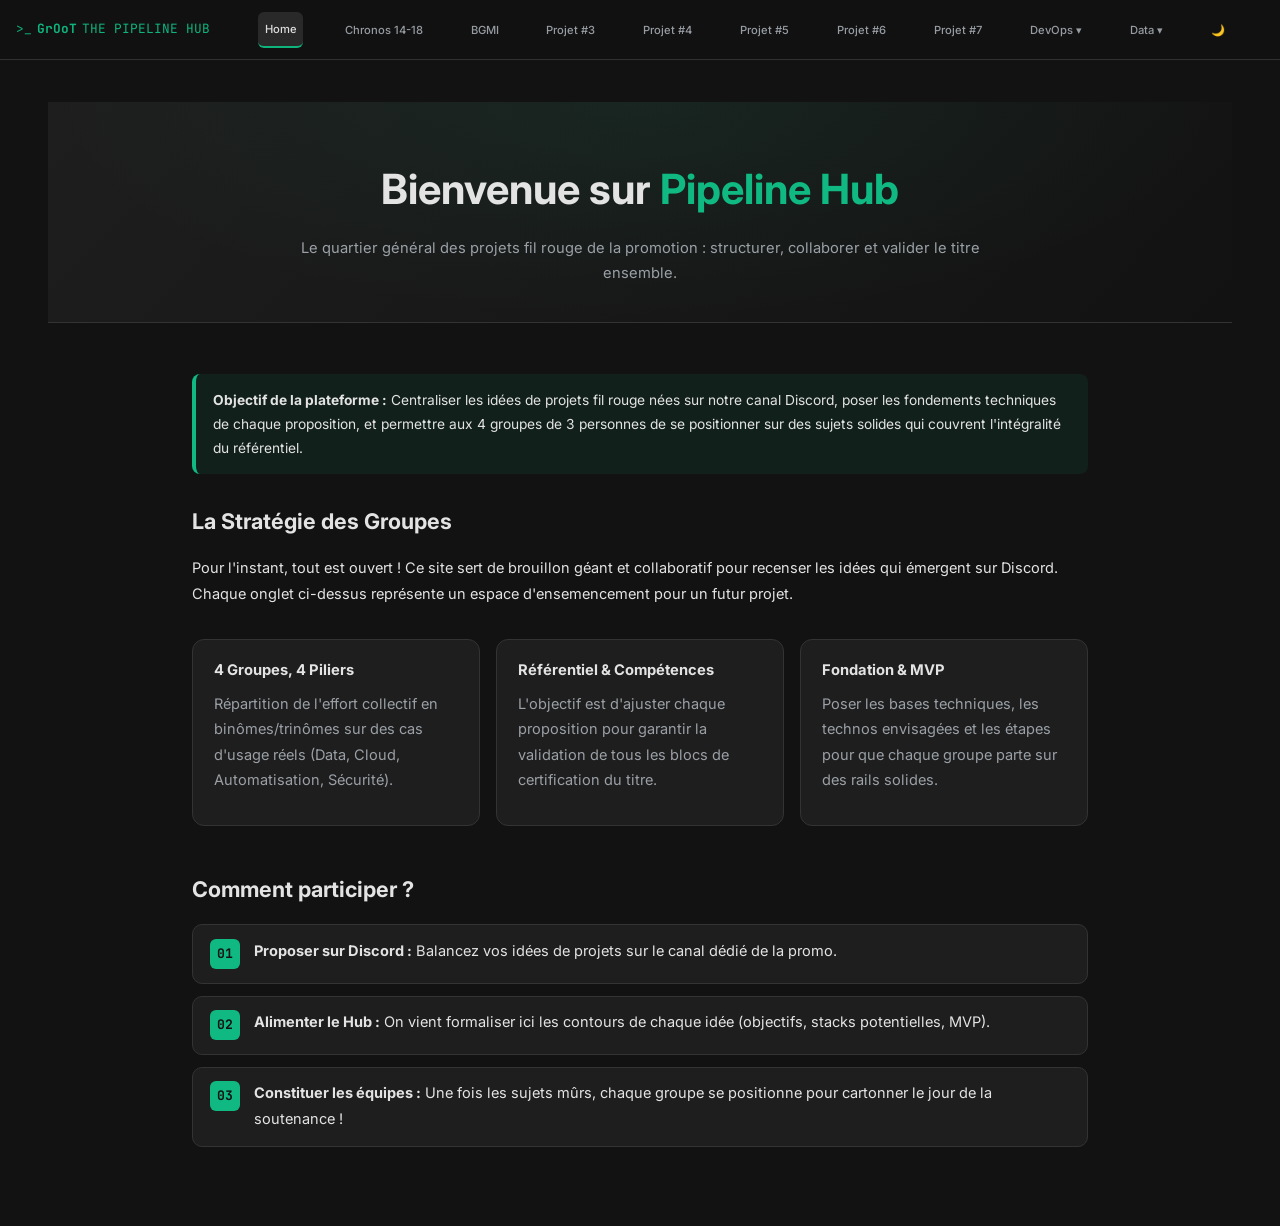
==== index.html @ 1f4cce29 "Rename 'Projet #2' button to 'BGMI'" ====
<!DOCTYPE html>
<html lang="fr">
<head>
  <meta charset="UTF-8">
  <meta name="viewport" content="width=device-width, initial-scale=1.0">
  <title>The Pipeline Hub</title>
  <!-- Favicon Terminal -->
  <link rel="icon" type="image/svg+xml" href="data:image/svg+xml,<svg xmlns=%22http://www.w3.org/2000/svg%22 viewBox=%220 0 32 32%22><rect width=%2232%22 height=%2232%22 rx=%226%22 fill=%22%23121212%22/><text x=%224%22 y=%2222%22 fill=%22%2310B981%22 font-family=%22monospace%22 font-weight=%22bold%22 font-size=%2218%22>&gt;_</text></svg>">
  <link rel="stylesheet" href="style.css">
</head>
<body>

  <!-- NavBar -->
  <nav class="navbar">
    <div class="nav-logo">
      <span>>_</span> <strong>GrOoT</strong> <span class="muted">THE PIPELINE HUB</span>
    </div>
    
    <!-- Bouton Hamburger pour mobile -->
    <button class="menu-toggle" id="menu-toggle" aria-label="Ouvrir le menu">
        <span></span>
        <span></span>
        <span></span>
    </button>

    <div class="nav-links" id="nav-links">
      <button class="nav-tab active" onclick="showPage('home', this)">Home</button>
      
      <!-- Les projets  -->
      <button class="nav-tab" onclick="showPage('projet1', this)">Chronos 14-18</button>
      <button class="nav-tab" onclick="showPage('projet2', this)">BGMI</button>
      <button class="nav-tab" onclick="showPage('projet3', this)">Projet #3</button>
      <button class="nav-tab" onclick="showPage('projet4', this)">Projet #4</button>
      <button class="nav-tab" onclick="showPage('projet5', this)">Projet #5</button>
      <button class="nav-tab" onclick="showPage('projet6', this)">Projet #6</button>
      <button class="nav-tab" onclick="showPage('projet7', this)">Projet #7</button>

      <!-- Catégories  -->
      <div class="dropdown">
        <button class="nav-tab dropdown-btn">DevOps ▾</button>
        <div class="dropdown-content">
          <button onclick="showPage('devops-infra', this)">Homelab & Infra</button>
          <button onclick="showPage('devops-cicd', this)">CI/CD & Automatisation</button>
          <button onclick="showPage('devops-sec', this)">Sécurité & Cloud</button>
        </div>
      </div>

      <div class="dropdown">
        <button class="nav-tab dropdown-btn">Data ▾</button>
        <div class="dropdown-content">
          <button onclick="showPage('orbital-pulse', this)">OrbitalPulse 🛰️</button>
          <button onclick="showPage('data-pipelines', this)">Pipelines & dbt</button>
          <button onclick="showPage('data-ai', this)">IA & Analytics</button>
        </div>
      </div>

      <!-- Bouton Mode Sombre / Clair -->
      <button class="nav-tab theme-toggle" onclick="toggleTheme()" title="Changer de thème">🌙</button>
    </div>
  </nav>

  <!-- Contenu -->
  <main class="main-content">
    <!-- Accueil -->
    <section id="home" class="page active">
      <div class="hero">
        <h1>Bienvenue sur <span>Pipeline Hub</span></h1>
        <p class="muted">Le quartier général des projets fil rouge de la promotion : structurer, collaborer et valider le titre ensemble.</p>
      </div>

      <div class="container">
        <!-- Intro -->
        <div class="callout info">
          <strong>Objectif de la plateforme :</strong> Centraliser les idées de projets fil rouge nées sur notre canal Discord, poser les fondements techniques de chaque proposition, et permettre aux 4 groupes de 3 personnes de se positionner sur des sujets solides qui couvrent l'intégralité du référentiel.
        </div>

        <h2>La Stratégie des Groupes</h2>
        <p>Pour l'instant, tout est ouvert ! Ce site sert de brouillon géant et collaboratif pour recenser les idées qui émergent sur Discord. Chaque onglet ci-dessus représente un espace d'ensemencement pour un futur projet.</p>

        <!-- Grille des aspects clés -->
        <div class="grid">
          <div class="card">
            <div class="card-title"> 4 Groupes, 4 Piliers</div>
            <p class="muted">Répartition de l'effort collectif en binômes/trinômes sur des cas d'usage réels (Data, Cloud, Automatisation, Sécurité).</p>
          </div>
          <div class="card">
            <div class="card-title"> Référentiel & Compétences</div>
            <p class="muted">L'objectif est d'ajuster chaque proposition pour garantir la validation de tous les blocs de certification du titre.</p>
          </div>
          <div class="card">
            <div class="card-title"> Fondation & MVP</div>
            <p class="muted">Poser les bases techniques, les technos envisagées et les étapes pour que chaque groupe parte sur des rails solides.</p>
          </div>
        </div>

        <h2>Comment participer ?</h2>
        <div class="keypoint">
          <div class="n">01</div>
          <div>
            <p><b>Proposer sur Discord :</b> Balancez vos idées de projets sur le canal dédié de la promo.</p>
          </div>
        </div>
        <div class="keypoint">
          <div class="n">02</div>
          <div>
            <p><b>Alimenter le Hub :</b> On vient formaliser ici les contours de chaque idée (objectifs, stacks potentielles, MVP).</p>
          </div>
        </div>
        <div class="keypoint">
          <div class="n">03</div>
          <div>
            <p><b>Constituer les équipes :</b> Une fois les sujets mûrs, chaque groupe se positionne pour cartonner le jour de la soutenance !</p>
          </div>
        </div>
      </div>
    </section>

    <!-- Projet #1 : Chronos 14-18 -->
    <section id="projet1" class="page">
      <div class="hero">
        <h1>Chronos <span>14-18</span></h1>
        <p class="muted">Plateforme de reconstitution et de traçabilité des parcours de combattants par croisement d'archives.</p>
      </div>

      <div class="container">
        <!-- Pitch -->
        <div class="callout info">
          <strong>Le pitch :</strong> Une plateforme qui croise les archives numérisées de 14-18 (fiches Morts pour la France, registres matricules, Journaux des marches et opérations, etc.) pour reconstituer et visualiser le parcours documenté d'un combattant, sans jamais confondre ce qu'une source atteste directement et ce qu'un algorithme déduit.
        </div>

        <h2>Le Principe Technique</h2>
        <p>Le pipeline logique s'articule ainsi :</p>
        <p><code>Soldat</code> ➔ <code>Affecté à une unité</code> ➔ <code>Unité présente dans un secteur à une date</code> ➔ <code>Événements décrits dans les JMO</code> ➔ <code>Documents sources correspondants</code></p>
        
        <div class="card">
          <div class="card-title">🔍 Traçabilité & Indice de Confiance</div>
          <p>Chaque maillon de cette chaîne peut être soit <strong>directement attesté par une source</strong>, soit <strong>reconstitué par croisement</strong> de plusieurs données.</p>
          <p class="muted">L'idée clé est de toujours conserver cette distinction en documentant la provenance, la méthode d'obtention et un score de confiance (ex: une affectation directe depuis un registre matricule vs une présence dans un secteur déduite par recoupement).</p>
        </div>

        <h2>Pourquoi éviter un sujet "template" ?</h2>
        <div class="grid">
          <div class="card">
            <div class="card-title">🚀 Un Vrai Problème Data + IA</div>
            <p class="muted">Sortir des classiques ETL ou dashboards BI. On traite ici des données réelles, publiques, hétérogènes et non structurées (scans, manuscrits de 1914, formats multiples).</p>
          </div>
          <div class="card">
            <div class="card-title">🛡️ Gouvernance & Enjeux</div>
            <p class="muted">Gouvernance forte : provenance, qualité, traçabilité, licences variables, validation des résultats IA et conservation des documents originaux.</p>
          </div>
          <div class="card">
            <div class="card-title">🎯 Couverture des 5 Blocs</div>
            <p class="muted">Permet de valider l'intégralité du référentiel de certification de manière cohérente et naturelle, sans ajouter de fonctionnalités artificielles.</p>
          </div>
        </div>

        <h2>Couverture des 5 Blocs du Référentiel</h2>
        
        <div class="keypoint">
          <div class="n">B1</div>
          <div>
            <p><b>Stratégie du projet :</b> Veille sur l'HTR/OCR, NLP, Knowledge Graphs et web sémantique. Approche Green IT (GPU à la demande, stockage froid des archives, limitation des traitements superflus).</p>
          </div>
        </div>
        <div class="keypoint">
          <div class="n">B2</div>
          <div>
            <p><b>Management de projet :</b> Spécifications, approche hybride (cadrage classique pour l'archi/gouvernance + agilité pour l'IA), planning, budget et estimation de la valeur créée (temps de dépouillement économisé, taux d'automatisation).</p>
          </div>
        </div>
        <div class="keypoint">
          <div class="n">B3</div>
          <div>
            <p><b>Gouvernance, Risques & Conformité :</b> RGPD (comptes, contributeurs), plan de gouvernance, gestion de la traçabilité, registre des risques, PRA (RTO/RPO mesurables) et gestion des licences d'archives.</p>
          </div>
        </div>
        <div class="keypoint">
          <div class="n">B4</div>
          <div>
            <p><b>Infrastructure de données (Polyglotte) :</b> Azure Blob Storage/ADLS (scans/PDF), MongoDB (semi-structuré), PostgreSQL (analytique), RDF/OWL / Knowledge Graph (relations), et Kafka (pipeline événementiel pour découpler les étapes : <code>ingested</code> ➔ <code>htr_completed</code> ➔ <code>entities_extracted</code> ➔ <code>linked</code> ➔ <code>validated</code>).</p>
          </div>
        </div>
        <div class="keypoint">
          <div class="n">B5</div>
          <div>
            <p><b>Data & IA :</b> Ingestion (API/scraping), HTR (manuscrits vers texte), NLP/NER (extraction d'entités), Entity Linking, scores de confiance, validation humaine, MLOps et dashboards de qualité.</p>
          </div>
        </div>

        <h2>Périmètre Réaliste (Le MVP)</h2>
        <div class="callout warn">
          <strong>Objectif :</strong> Ne pas traiter toutes les archives de France, mais viser un <strong>corpus pilote</strong> fonctionnel de bout en bout :
          <ul>
            <li>Les JMO d'une division ou de quelques régiments ;</li>
            <li>Les fiches "Morts pour la France" correspondantes ;</li>
            <li>Les registres matricules d'un département ;</li>
            <li>Quelques référentiels géographiques et militaires.</li>
          </ul>
        </div>

        <h2>Organisation de l'équipe (4 rôles & 6 briques)</h2>
        <p>Le projet est découpé en 6 briques interconnectées par des contrats communs (schémas d'événements, API, ontologie versionnée) pour responsabiliser chaque membre :</p>
        <div class="grid">
          <div class="card"><div class="card-title">1. Gouvernance / Pilotage</div></div>
          <div class="card"><div class="card-title">2. Ingestion / Événements</div></div>
          <div class="card"><div class="card-title">3. Stockage / Knowledge Graph</div></div>
          <div class="card"><div class="card-title">4. IA / HTR / NLP</div></div>
          <div class="card"><div class="card-title">5. Produit / Visualisation</div></div>
          <div class="card"><div class="card-title">6. Qualité / Sécurité / MLOps</div></div>
        </div>

        <div class="callout example" style="margin-top: 2rem;">
          <strong>Conclusion :</strong> Un projet ambitieux mais taillé pour réussir grâce à un périmètre resserré et une architecture claire. 
          Dites-moi si ça vous branche, si vous voyez des trous dans le raisonnement ou des trucs qui vous semblent trop ambitieux, et on peut en discuter.
        </div>
      </div>
    </section>

    <!-- Les autres projets de base -->
    <section id="projet2" class="page">
      <div class="hero">
        <h1>BGMI <span>— Board Game Market Intelligence</span></h1>
        <p class="muted">Projet fil rouge — Titre EIDMIA « Expert en Ingénierie de Données Massives et Intelligence Artificielle » (RNCP40167)</p>
      </div>

      <div class="container">
        <!-- Mission -->
        <div class="callout info">
          <strong>Mission :</strong> Donner aux petits éditeurs de jeux de société une lecture calibrée, datée et segmentée du marché, en collectant automatiquement les données de référence (BoardGameGeek, Kickstarter, Gamefound, Game On Tabletop), en condensant l'avis des joueurs par IA, et en délivrant des analyses de marché actionnables par public cible (familial, novice, expert).
        </div>

        <h2>1. Résumé Express</h2>
        <table>
          <tr><th>Élément</th><th>Décision</th></tr>
          <tr><td><b>Porteurs</b></td><td>Groupe de 4 candidats</td></tr>
          <tr><td><b>Commanditaire</b></td><td>Éditeur fictif crédible : Éditions du Septième Coup</td></tr>
          <tr><td><b>Ambition</b></td><td>MVP fonctionnel réel : collecteurs actifs, modèles IA entraînés, dashboards déployés</td></tr>
          <tr><td><b>Marché visé</b></td><td>International, BGG d'abord (API XML officielle), crowdfunding ensuite</td></tr>
          <tr><td><b>Approche IA</b></td><td>Mix : DL fine-tuné (sentiment/aspects) + LLM en API (synthèses) + ML classique (scoring calibré)</td></tr>
          <tr><td><b>Infrastructure</b></td><td>Comparatif Scaleway / OVHcloud / AWS / GCP inclus — argument Green IT</td></tr>
          <tr><td><b>Horizon</b></td><td>~5 mois hors les murs (~20 semaines), en parallèle du stage et de la formation</td></tr>
          <tr><td><b>Nom</b></td><td>BGMI (Board Game Market Intelligence)</td></tr>
        </table>
        <p class="muted"><b>Principe directeur :</b> Un seul investissement technique, cinq récoltes d'évaluation. Chaque brique du MVP sert simultanément de preuve de compétence pour les 5 blocs et de matière première pour les dossiers et oraux.</p>

        <h2>2. Le Client Fictif : Éditions du Septième Coup</h2>
        <div class="grid">
          <div class="card">
            <div class="card-title">🏢 Statut & Chiffres</div>
            <p class="muted"><b>SARL fondée en 2016 à Lyon.</b> 9 salariés (édition, dev, vente). Pas de DSI, un prestataire informatique généraliste. CA annuel : ~1,7 M€ (France / Belgique / Suisse).</p>
          </div>
          <div class="card">
            <div class="card-title">⚠️ Douleurs & Objectif</div>
            <p class="muted">Face à 4 000+ nouveautés mondiales par an, impossible de savoir ce qui fonctionnera dans 12-18 mois. Décisions prises à l'intuition. <b>Objectif :</b> Lancer 2 nouveautés en 2027 sur des créneaux à forte demande / faible offre.</p>
          </div>
        </div>

        <h2>3. Vision Produit BGMI</h2>
        <h3>3.1 Cas d'Usage</h3>
        <div class="keypoint">
          <div class="n">01</div>
          <div><p><b>Radar marché :</b> Référentiel des sorties des 24 derniers mois, qualifié par type, genre, mécaniques, durée, âge, public et prix.</p></div>
        </div>
        <div class="keypoint">
          <div class="n">02</div>
          <div><p><b>Écoute des joueurs :</b> Avis et commentaires agrégés, classés par aspect (règles, matériel, rejouabilité, thème) et condensés en synthèses.</p></div>
        </div>
        <div class="keypoint">
          <div class="n">03</div>
          <div><p><b>Scoring calibré de potentiel :</b> Estimation de la demande et de la saturation d'un concept par segment de public avec probabilités fiabilisées.</p></div>
        </div>
        <div class="keypoint">
          <div class="n">04</div>
          <div><p><b>Recommandation éditoriale :</b> Rapport « quels créneaux publier en 2027 », tendances, signaux faibles et suivi de fiabilité des prédictions.</p></div>
        </div>

        <h3>3.2 Périmètre</h3>
        <div class="grid">
          <div class="card">
            <div class="card-title">v1 (MVP, S1 ➔ S12)</div>
            <p class="muted">BGG (API XML2) : jeux 24 derniers mois + backfill historique, notes, avis commentés ; NLP sentiment/aspects ; scoring + simulateur ; dashboards marché.</p>
          </div>
          <div class="card">
            <div class="card-title">v2 (S12 ➔ S18)</div>
            <p class="muted">Kickstarter, Gamefound, Game On Tabletop (spike CGU/robots.txt d'abord) ; alertes tendance ; rapports automatisés.</p>
          </div>
        </div>
        <div class="callout warn">
          <strong>Hors périmètre (Non-goals) :</strong> Données de ventes réelles, scraping de boutiques en ligne, application mobile, temps réel inférieur à 24h, multi-tenant SaaS durci.
        </div>

        <h2>4. Architecture Cible & Choix Structurants</h2>
        <div class="callout info">
          <strong>Architecture globale :</strong> Pipelines orchestrés par Airflow alimentant un data lake (stockage objet S3-compatible), un entrepôt PostgreSQL (schéma en étoile), MongoDB pour les avis non structurés, et une ontologie SKOS/OWL de la taxonomie des jeux. Exposition via FastAPI, Metabase et Streamlit.
        </div>
        <div class="grid">
          <div class="card">
            <div class="card-title">Stockage & Modélisation</div>
            <p class="muted">Zones bronze, silver, gold. PostgreSQL (faits et dimensions) + MongoDB pour les avis textuels semi-structurés.</p>
          </div>
          <div class="card">
            <div class="card-title">IA & MLOps</div>
            <p class="muted">DistilBERT / CamemBERT, LLM en API avec cache, LightGBM + calibration isotonique, MLflow (registry & tracking), Prometheus + Grafana.</p>
          </div>
        </div>

        <h2>5. Volet IA & Frugalité</h2>
        <div class="keypoint"><div class="n">NLP</div><div><p><b>Fine-tuning DistilBERT / CamemBERT :</b> Analyse de sentiments et par aspects (règles, matériel, rejouabilité, thème).</p></div></div>
        <div class="keypoint"><div class="n">LLM</div><div><p><b>Condensation des avis :</b> LLM en API (ex. Mistral) avec prompts structurés et cache pour maîtriser les coûts.</p></div></div>
        <div class="keypoint"><div class="n">Score</div><div><p><b>Scoring de potentiel :</b> LightGBM sur features marché avec calibration de probabilité et explicabilité SHAP.</p></div></div>
        <div class="callout ok">
          <strong>Optimisation & MLOps :</strong> Utilisation d'Optuna pour les hyperparamètres, quantification INT8 / ONNX, et suivi de la dérive des données (Evidently).
        </div>

        <h2>6. Stack Technique & Arbitrage Cloud</h2>
        <div class="grid">
          <div class="card">
            <div class="card-title">🛠️ Outils & Langages</div>
            <p class="muted">Python 3.12, Polars, Airflow, Docker, PostgreSQL 16, MongoDB, MinIO, FastAPI, Metabase, Streamlit, Great Expectations.</p>
          </div>
          <div class="card">
            <div class="card-title">☁️ Arbitrage Cloud RSE</div>
            <p class="muted">Recommandation : hébergeur français bas carbone (Scaleway / OVHcloud) pour l'argument Green IT (C.3.2) et la souveraineté UE, avec équivalences managées documentées.</p>
          </div>
        </div>

        <h2>7. Couverture Intégrale du Référentiel (41 compétences)</h2>
        <p>Le projet garantit au moins une preuve observable et documentée pour chaque bloc de certification :</p>
        <div class="grid">
          <div class="card">
            <div class="card-title">BC01 & BC02 (Stratégie & Management)</div>
            <p class="muted">Veille structurée, innovation, analyse du SI client, diagnostic SWOT/PESTEL, méthodologie Agile/CRISP-DM, plan de charge et ROI.</p>
          </div>
          <div class="card">
            <div class="card-title">BC03 & BC04 (Gouvernance & Infra)</div>
            <p class="muted">Plan de gouvernance des données, conformité RGPD/AI Act, PRA (RTO/RPO), modélisation en étoile, NoSQL, pipelines sécurisés et IaC.</p>
          </div>
          <div class="card">
            <div class="card-title">BC05 (Data & IA)</div>
            <p class="muted">Crawling grande échelle, normalisation, fine-tuning Deep Learning, optimisation de modèles, MLOps, EDA et dashboards décisionnels.</p>
          </div>
        </div>

        <h2>8. Organisation de l'Équipe & Roadmap (~20 semaines)</h2>
        <div class="callout info">
          <strong>Double casquette :</strong> Chaque membre du groupe de 4 porte à la fois une section de dossier par bloc et un rôle de lead technique (Data engineering, NLP/Modèles, BI/Qualité, Infra/Cloud/MLOps).
        </div>
        <p><b>Phasage global :</b></p>
        <ul>
          <li><b>P0 (S1-S2) :</b> Cadrage, charte, architecture, réponse à l'AO fictif, spike CGU.</li>
          <li><b>P1 (S2-S6) :</b> Collecte BGG, bronze/silver, modèle étoile, Great Expectations.</li>
          <li><b>P2 (S6-S10) :</b> Corpus avis, fine-tuning NLP, synthèses LLM.</li>
          <li><b>P3 (S10-S12) :</b> Scoring LightGBM, simulateur Streamlit, validation temporelle.</li>
          <li><b>P4 (S12-S15) :</b> CI/CD, monitoring, MLOps, sécurité, PRA.</li>
          <li><b>P5 & P6 (S15-S20) :</b> Consolidation des dossiers, REX individuels, oraux blancs et marge.</li>
        </ul>

        <h2>9. Risques Majeurs & Green IT</h2>
        <div class="grid">
          <div class="card">
            <div class="card-title">🛡️ Principaux Risques & Parades</div>
            <p class="muted">Temps réel limité (périmètre v1 resserré), CGU des sources (priorité aux API officielles), biais de popularité (indicateurs normalisés et validation temporelle).</p>
          </div>
          <div class="card">
            <div class="card-title">🌱 Approche Green IT / RSE</div>
            <p class="muted">Right-sizing assumé (pas de cluster disproportionné), collecte incrémentale avec cache, modèles compacts et estimation de l'empreinte carbone au tableau de bord.</p>
          </div>
        </div>

        <p style="margin-top: 2rem; text-align: center;">
          <a href="https://github.com" target="_blank" style="color: var(--accent); font-weight: bold; text-decoration: none;">🔗 Dépôt GitHub du Projet Fil Rouge BGMI</a>
        </p>
      </div>
    </section>
    <section id="projet3" class="page">
      <div class="hero"><h1>Projet <span>#3</span></h1><p class="muted">Espace réservé à une future idée de projet fil rouge.</p></div>
      <div class="container"><div class="callout example">Atelier collaboratif : Ce sujet est en cours de discussion.</div></div>
    </section>
    <section id="projet4" class="page">
      <div class="hero"><h1>Projet <span>#4</span></h1><p class="muted">Espace réservé à une future idée de projet fil rouge.</p></div>
      <div class="container"><div class="callout example">Atelier collaboratif : Ce sujet est en cours de discussion.</div></div>
    </section>
    <section id="projet5" class="page">
      <div class="hero"><h1>Projet <span>#5</span></h1><p class="muted">Espace réservé à une future idée de projet fil rouge.</p></div>
      <div class="container"><div class="callout example">Atelier collaboratif : Ce sujet est en cours de discussion.</div></div>
    </section>
    <section id="projet6" class="page">
      <div class="hero"><h1>Projet <span>#6</span></h1><p class="muted">Espace réservé à une future idée de projet fil rouge.</p></div>
      <div class="container"><div class="callout example">Atelier collaboratif : Ce sujet est en cours de discussion.</div></div>
    </section>
    <section id="projet7" class="page">
      <div class="hero"><h1>Projet <span>#7</span></h1><p class="muted">Espace réservé à une future idée de projet fil rouge.</p></div>
      <div class="container"><div class="callout example">Atelier collaboratif : Ce sujet est en cours de discussion.</div></div>
    </section>

    <!-- Pages des sous-catégories DevOps -->
    <section id="devops-infra" class="page">
      <div class="hero"><h1>DevOps <span>// Homelab & Infra</span></h1><p class="muted">Gestion des environnements systèmes et conteneurs.</p></div>
      <div class="container"><div class="callout example">Focus sur les architectures et le déploiement local.</div></div>
    </section>
    <section id="devops-cicd" class="page">
      <div class="hero"><h1>DevOps <span>// CI/CD</span></h1><p class="muted">Pipelines d'intégration et de déploiement continu.</p></div>
      <div class="container"><div class="callout info">Espace dédié aux scripts d'automatisation.</div></div>
    </section>
    <section id="devops-sec" class="page">
      <div class="hero"><h1>DevOps <span>// Sécurité</span></h1><p class="muted">Sécurisation des accès et audits.</p></div>
      <div class="container"><div class="callout ok">Bonnes pratiques de durcissement des systèmes.</div></div>
    </section>

    <!-- Pages des sous-catégories Data (avec OrbitalPulse ptetre) -->
    <!-- Pages des sous-catégories Data (OrbitalPulse) -->
    <section id="orbital-pulse" class="page">
      <div class="hero">
        <h1>Data <span>// OrbitalPulse 🛰️</span></h1>
        <p class="muted">Pipeline de télémétrie en temps réel de la Station Spatiale Internationale (ISS).</p>
      </div>

      <div class="container">
        <!-- Pitch -->
        <div class="callout info">
          <strong>Le pitch :</strong> Pipeline de données et de télémétrie en temps réel de la Station Spatiale Internationale (ISS), orchestré via Kubernetes (Minikube) et visualisé à l'aide d'un dashboard Streamlit interactif (Globe 3D Plotly).
        </div>

        <h2>Architecture & Stack Technique</h2>
        <p>Le projet est conçu selon une approche cloud-native, conteneurisée et découplée :</p>
        
        <div class="grid">
          <div class="card">
            <div class="card-title">📡 Collecteur de Données</div>
            <p class="muted">Script Python interrogeant l'API officielle de l'ISS (wheretheiss.at), exécuté de manière éphémère et automatisée via un CronJob Kubernetes.</p>
          </div>
          <div class="card">
            <div class="card-title">💾 Stockage</div>
            <p class="muted">Base de données relationnelle PostgreSQL pour l'historisation des points de télémétrie (latitude, longitude, altitude, vitesse, visibilité, horodatage).</p>
          </div>
          <div class="card">
            <div class="card-title">🌐 Interface & Visualisation</div>
            <p class="muted">Application Streamlit intégrée avec Plotly (graph_objects) pour un affichage sphérique en 3D (projection orthographique) avec tracé de la trajectoire orbitale.</p>
          </div>
        </div>

        <h2>Arborescence du Projet</h2>
        <pre style="background: var(--bg-card, #1e1e1e); padding: 1rem; border-radius: 8px; overflow-x: auto;"><code>orbitalpulse/
├── .github/workflows/ci.yml    # Pipeline CI/CD (GitHub Actions)
├── k8s/                        # Manifestes Kubernetes
│   ├── adminer.yaml
│   ├── collector-cronjob.yaml
│   ├── postgres-deployment.yaml
│   ├── postgres-init-configmap.yaml
│   ├── pvc.yaml
│   ├── secret.yaml
│   └── ui-deployment.yaml
├── sql/                        # Scripts d'initialisation de la BDD
├── app.py                      # Application Streamlit (UI & Globe 3D)
├── collector.py                # Script de collecte des données de l'ISS
├── Dockerfile                  # Multi-stage Dockerfile pour l'UI et le collector
├── docker-compose.yml          # Stack locale de développement
├── requirements.txt            # Dépendances Python
└── README.md</code></pre>

        <h2>Pipeline CI/CD (GitHub Actions)</h2>
        <p>Le projet intègre une pipeline d'intégration continue (<code>ci.yml</code>) déclenchée automatiquement sur chaque push ou pull_request vers les branches <code>main</code> et <code>master</code> :</p>
        <div class="keypoint">
          <div class="n">01</div>
          <div><p><b>test-and-lint :</b> Configure l'environnement Python, lance flake8 pour la qualité de code, et exécute les tests unitaires avec pytest dans une BDD de test éphémère.</p></div>
        </div>
        <div class="keypoint">
          <div class="n">02</div>
          <div><p><b>docker-build :</b> Se déclenche si les tests réussissent et utilise Docker Buildx pour valider la compilation et le multi-stage build sans push inutile.</p></div>
        </div>

        <h2>Guide de Démarrage</h2>
        <div class="grid">
          <div class="card">
            <div class="card-title">Option 1 : Docker Compose</div>
            <p class="muted">1. <code>cp .env.example .env</code><br>2. <code>docker compose up --build -d</code><br><br><b>Accès :</b> Streamlit (<code>:8501</code>) & Adminer (<code>:8080</code>)</p>
          </div>
          <div class="card">
            <div class="card-title">Option 2 : Kubernetes (Minikube)</div>
            <p class="muted">1. <code>minikube start</code><br>2. <code>kubectl apply -f k8s/</code><br>3. <code>minikube image load orbitalpulse-ui:latest</code></p>
          </div>
        </div>

        <h2>Fonctionnalités Clés & Améliorations</h2>
        <div class="callout ok">
          <ul>
            <li><b>Actualisation en temps réel :</b> Utilisation de <code>streamlit-autorefresh</code> pour interroger périodiquement PostgreSQL sans rechargement manuel.</li>
            <li><b>Visualisation Spatiale :</b> Globe 3D interactif centré sur l'ISS avec affichage de la traînée historique.</li>
            <li><b>Optimisation future :</b> Amélioration du rendu de l'interface Streamlit (gestion du redessin du globe 3D) pour éliminer les micro-scintillements.</li>
          </ul>
        </div>

        <p style="margin-top: 1.5rem; text-align: center;">
          <a href="https://github.com/GregoryElBajoury/orbitalpulse" target="_blank" style="color: var(--accent, #10B981); font-weight: bold; text-decoration: none;">🔗 Accéder au dépôt GitHub OrbitalPulse</a>
        </p>
      </div>
    </section>
    <section id="data-pipelines" class="page">
      <div class="hero"><h1>Data <span>// Pipelines & dbt</span></h1><p class="muted">Transformation et modélisation des données.</p></div>
      <div class="container"><div class="callout example">Modélisation en couches et tests de qualité.</div></div>
    </section>
    <section id="data-ai" class="page">
      <div class="hero"><h1>Data <span>// IA & Analytics</span></h1><p class="muted">Exploitation et analyse avancée des datasets.</p></div>
      <div class="container"><div class="callout info">Traitements analytiques et intelligence artificielle.</div></div>
    </section>
  </main>

  <!-- Script JS -->
  <script>
    function showPage(pageId, element) {
      const pages = document.querySelectorAll('.page');
      pages.forEach(page => page.classList.remove('active'));

      const targetPage = document.getElementById(pageId);
      if (targetPage) {
        targetPage.classList.add('active');
      }

      const tabs = document.querySelectorAll('.nav-tab, .dropdown-content button');
      tabs.forEach(tab => tab.classList.remove('active'));
      
      if (element) {
        element.classList.add('active');
      }

      // Fermer le menu mobile si un lien est cliqué
      const menuToggle = document.getElementById('menu-toggle');
      const navLinks = document.getElementById('nav-links');
      if (menuToggle && navLinks) {
        menuToggle.classList.remove('open');
        navLinks.classList.remove('active');
      }
    }

    function toggleTheme() {
      const body = document.body;
      body.classList.toggle('light-mode');
      
      const btn = document.querySelector('.theme-toggle');
      if (body.classList.contains('light-mode')) {
        btn.textContent = '☀️';
      } else {
        btn.textContent = '🌙';
      }
    }



    // Gestion du clic sur le bouton hamburger
    document.addEventListener('DOMContentLoaded', () => {
      const menuToggle = document.getElementById('menu-toggle');
      const navLinks = document.getElementById('nav-links');

      if (menuToggle && navLinks) {
        menuToggle.addEventListener('click', () => {
          menuToggle.classList.toggle('open');
          navLinks.classList.toggle('active');
        });
      }
    });
 
  </script>
</body>
</html>
---- style.css ----
@import url('https://fonts.googleapis.com/css2?family=Inter:wght@300;400;500;600;700&family=JetBrains+Mono:wght@400;500&display=swap');

:root { 
  /* Mode Sombre par défaut - Palette Open Source */
  --bg: #121212; 
  --surface: #1E1E1E; 
  --surface2: #2A2A2A; 
  --border: #333333; 
  --accent: #10B981; /* Vert Émeraude / Code */
  --accent2: #F59E0B; /* Orange Énergie */
  --text: #E3E3E3; 
  --muted: #9AA0A6; 
  --green: #10B981; 
  --orange: #F59E0B; 
  --red: #EF4444; 
  --yellow: #FBBF24; 
}

/* --- Mode Clair (activé par la classe .light-mode sur le body) --- */
body.light-mode {
  --bg: #F8F9FA;
  --surface: #FFFFFF;
  --surface2: #E9ECEF;
  --border: #DEE2E6;
  --text: #212529;
  --muted: #6C757D;
}

* { 
  margin: 0; 
  padding: 0; 
  box-sizing: border-box; 
}

body { 
  font-family: 'Inter', sans-serif; 
  background: var(--bg); 
  color: var(--text); 
  line-height: 1.75;
  padding-top: 70px;
  transition: background 0.3s ease, color 0.3s ease;
}

/* Navbar Fixe Pleine Largeur */
nav.navbar { 
  position: fixed; 
  top: 0; 
  left: 0; 
  right: 0; 
  z-index: 1000; 
  background: var(--bg); 
  opacity: 0.98;
  backdrop-filter: blur(12px); 
  border-bottom: 1px solid var(--border); 
  display: flex; 
  align-items: center; 
  justify-content: space-between;
  padding: 0 1rem; 
  height: 60px; 
  width: 100%;
  transition: background 0.3s ease, border-color 0.3s ease;
}

.nav-logo { 
  font-family: 'JetBrains Mono', monospace; 
  font-size: .8rem; 
  color: var(--accent); 
  margin-right: 1rem; 
  white-space: nowrap; 
  display: flex;
  align-items: center;
  gap: 0.3rem;
  flex-shrink: 0;
}

/* Répartition fluide des onglets sur toute la largeur */
.nav-links { 
  display: flex; 
  gap: 0.15rem; 
  align-items: center;
  flex-grow: 1;
  justify-content: space-evenly;
}

.nav-tab { 
  padding: 0.3rem 0.4rem; 
  height: 36px; 
  display: flex; 
  align-items: center; 
  justify-content: center;
  font-size: 0.7rem; 
  font-weight: 500; 
  color: var(--muted); 
  cursor: pointer; 
  border: none; 
  background: none; 
  border-radius: 6px;
  white-space: nowrap; 
  font-family: 'Inter', sans-serif;
  transition: all 0.2s ease;
}

.nav-tab:hover { 
  color: var(--accent); 
  background: var(--surface2);
}

.dropdown > .nav-tab:hover {
  color: var(--accent);
  background: var(--surface2);
}

.nav-tab.active { 
  color: var(--text); 
  background: var(--surface2);
  border-bottom: 2px solid var(--accent);
}

/* Gestion des pages */
.main-content {
  padding: 2rem 3rem;
}

.page { 
  display: none; 
  min-height: calc(100vh - 70px); 
}

.page.active { 
  display: block; 
}

/* ==========================================
   Composants du blog (Cartes, Hero, Callouts, etc.)
   ========================================== */

.hero { 
  background: linear-gradient(135deg, var(--surface), var(--bg)); 
  padding: 3.2rem 2rem 2.2rem; 
  text-align: center; 
  border-bottom: 1px solid var(--border); 
  position: relative; 
}

.hero::before { 
  content: ''; 
  position: absolute; 
  inset: 0; 
  background: radial-gradient(ellipse at 50% 0%, rgba(16,185,129,.08) 0%, transparent 70%); 
}

.hero h1 { 
  font-size: clamp(1.6rem, 4vw, 2.6rem); 
  font-weight: 700; 
  margin-bottom: .6rem; 
  position: relative; 
}

.hero h1 span { 
  color: var(--accent); 
}

.hero p { 
  font-size: .92rem; 
  color: var(--muted); 
  max-width: 680px; 
  margin: 0 auto; 
  position: relative; 
}

.container { 
  max-width: 960px; 
  margin: 0 auto; 
  padding: 2.2rem 2rem; 
}

h2 { 
  font-size: 1.35rem; 
  font-weight: 700; 
  margin: 1.8rem 0 1rem; 
  color: var(--text); 
}

h2:first-child { 
  margin-top: 0; 
}

h3 { 
  font-size: 1.02rem; 
  font-weight: 600; 
  margin: 1.5rem 0 .6rem; 
  color: var(--accent2); 
}

p { 
  font-size: .91rem; 
  color: var(--text); 
  margin-bottom: .85rem; 
}

p.muted { 
  color: var(--muted); 
}

ul, ol { 
  margin: .4rem 0 1rem 1.4rem; 
}

li { 
  font-size: .88rem; 
  color: var(--text); 
  margin-bottom: .4rem; 
}

code { 
  font-family: 'JetBrains Mono', monospace; 
  color: var(--accent); 
  font-size: .85em; 
  background: rgba(16,185,129,.1); 
  padding: .1em .35em; 
  border-radius: 4px; 
}

.card { 
  background: var(--surface); 
  border: 1px solid var(--border); 
  border-radius: 12px; 
  padding: 1.1rem 1.3rem; 
  margin: 1rem 0; 
}

.card-title { 
  font-weight: 700; 
  font-size: .92rem; 
  margin-bottom: .5rem; 
  color: var(--text); 
}

.grid { 
  display: grid; 
  grid-template-columns: repeat(auto-fit, minmax(220px, 1fr)); 
  gap: 1rem; 
  margin: 1rem 0; 
}

.callout { 
  border-left: 4px solid; 
  border-radius: 8px; 
  padding: .85rem 1.05rem; 
  margin: 1rem 0; 
  font-size: .86rem; 
}

.callout.info { 
  border-color: var(--accent); 
  background: rgba(16,185,129,.08); 
}

.callout.warn { 
  border-color: var(--orange); 
  background: rgba(245,158,11,.08); 
}

.callout.ok { 
  border-color: var(--green); 
  background: rgba(16,185,129,.08); 
}

.callout.example { 
  border-color: var(--accent2); 
  background: rgba(245,158,11,.08); 
}

.callout strong { 
  color: inherit; 
}

table { 
  width: 100%; 
  border-collapse: collapse; 
  margin: 1rem 0 1.3rem; 
  font-size: .84rem; 
}

th { 
  background: var(--surface2); 
  color: var(--accent); 
  text-align: left; 
  padding: .55rem .75rem; 
  border-bottom: 2px solid var(--border); 
  font-weight: 600; 
}

td { 
  padding: .55rem .75rem; 
  border-bottom: 1px solid var(--border); 
  color: var(--text); 
  vertical-align: top; 
}

tr:hover td { 
  background: rgba(128,128,128,.05); 
}

.keypoint { 
  display: flex; 
  gap: .9rem; 
  align-items: flex-start; 
  background: var(--surface); 
  border: 1px solid var(--border); 
  border-radius: 10px; 
  padding: .85rem 1.05rem; 
  margin-bottom: .75rem; 
}

.keypoint .n { 
  font-family: 'JetBrains Mono', monospace; 
  font-weight: 700; 
  color: var(--bg); 
  background: var(--accent); 
  border-radius: 6px; 
  min-width: 30px; 
  height: 30px; 
  display: flex; 
  align-items: center; 
  justify-content: center; 
  font-size: .82rem; 
}

.keypoint div p { 
  margin: 0; 
}

.keypoint b { 
  color: var(--text); 
}

/* --- Styles pour les menus déroulants de la navbar --- */
.dropdown {
  position: relative;
  display: inline-block;
}

/* Le conteneur du sous-menu (caché par défaut) */
.dropdown-content {
  display: none;
  position: absolute;
  top: 100%;
  left: 0;
  background-color: var(--surface);
  min-width: 180px;
  box-shadow: 0px 8px 16px rgba(0,0,0,0.2);
  border: 1px solid var(--border);
  border-radius: 6px;
  z-index: 1000;
  padding: 0.4rem 0;
}

/* Style des boutons à l'intérieur du sous-menu */
.dropdown-content button {
  color: var(--text);
  padding: 0.6rem 1rem;
  text-decoration: none;
  display: block;
  width: 100%;
  text-align: left;
  background: none;
  border: none;
  font-size: 0.9rem;
  cursor: pointer;
  transition: background 0.2s;
}

/* Effet au survol des sous-options */
.dropdown-content button:hover, 
.dropdown-content button.active {
  background-color: rgba(16, 185, 129, 0.15);
  color: var(--accent);
}

/* Afficher le menu déroulant quand on survole la catégorie parente */
.dropdown:hover .dropdown-content {
  display: block;

}

/* ==========================================
   Menu Hamburger & Mobile UX
   ========================================== */

.menu-toggle {
  display: none;
  flex-direction: column;
  justify-content: space-between;
  width: 30px;
  height: 21px;
  background: transparent;
  border: none;
  cursor: pointer;
  padding: 0;
  z-index: 101;
}

.menu-toggle span {
  width: 100%;
  height: 3px;
  background-color: var(--accent, #10B981);
  border-radius: 3px;
  transition: all 0.3s ease;
}

@media (max-width: 900px) {
  .menu-toggle {
    display: flex;
  }

  .nav-links {
    position: absolute;
    top: 100%;
    left: 0;
    width: 100%;
    background-color: var(--bg, #121212);
    flex-direction: column;
    align-items: center;
    padding: 1.5rem 0;
    gap: 0.75rem;
    box-shadow: 0 10px 20px rgba(0, 0, 0, 0.3);
    border-bottom: 1px solid var(--border, rgba(16, 185, 129, 0.2));
    
    max-height: 0;
    overflow: hidden;
    opacity: 0;
    transition: max-height 0.4s ease, opacity 0.3s ease;
  }

  .nav-links.active {
    max-height: 700px;
    opacity: 1;
  }

  .menu-toggle.open span:nth-child(1) {
    transform: translateY(9px) rotate(45deg);
  }
  .menu-toggle.open span:nth-child(2) {
    opacity: 0;
  }
  .menu-toggle.open span:nth-child(3) {
    transform: translateY(-9px) rotate(-45deg);
  }

  body {
    padding-top: 70px;
  }

}
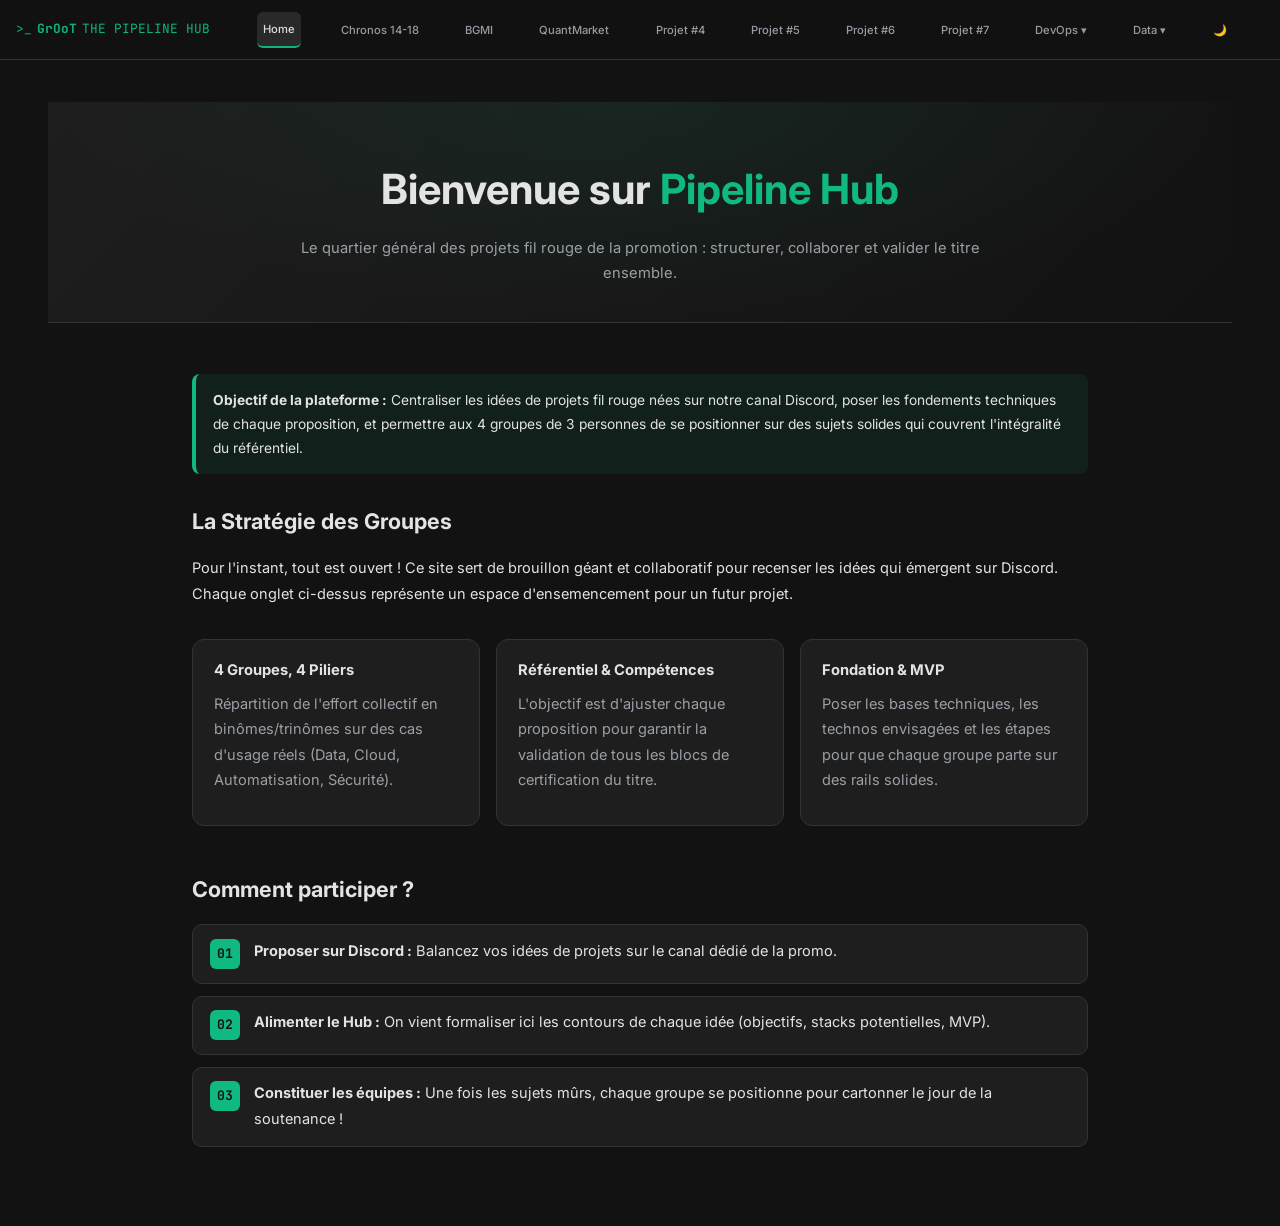
==== commit 502fc342: "Change project #3 name to QuantMarket Updated project #3 details to reflect new project name and des" ====
--- a/index.html
+++ b/index.html
@@ -29,7 +29,7 @@
       <!-- Les projets  -->
       <button class="nav-tab" onclick="showPage('projet1', this)">Chronos 14-18</button>
       <button class="nav-tab" onclick="showPage('projet2', this)">BGMI</button>
-      <button class="nav-tab" onclick="showPage('projet3', this)">Projet #3</button>
+      <button class="nav-tab" onclick="showPage('projet3', this)">QuantMarket</button>
       <button class="nav-tab" onclick="showPage('projet4', this)">Projet #4</button>
       <button class="nav-tab" onclick="showPage('projet5', this)">Projet #5</button>
       <button class="nav-tab" onclick="showPage('projet6', this)">Projet #6</button>
@@ -368,13 +368,66 @@
         </div>
 
         <p style="margin-top: 2rem; text-align: center;">
-          <a href="https://github.com" target="_blank" style="color: var(--accent); font-weight: bold; text-decoration: none;">🔗 Dépôt GitHub du Projet Fil Rouge BGMI</a>
+         <!-- <a href="https://github.com" target="_blank" style="color: var(--accent); font-weight: bold; text-decoration: none;">🔗 Dépôt GitHub du Projet Fil Rouge BGMI</a> -->
         </p>
       </div>
     </section>
+    <!-- Projet #3 : QuantMarket (Crypto & Market Intelligence) -->
     <section id="projet3" class="page">
-      <div class="hero"><h1>Projet <span>#3</span></h1><p class="muted">Espace réservé à une future idée de projet fil rouge.</p></div>
-      <div class="container"><div class="callout example">Atelier collaboratif : Ce sujet est en cours de discussion.</div></div>
+      <div class="hero">
+        <h1>QuantMarket <span>— Market Intelligence & Crypto</span></h1>
+        <p class="muted">Plateforme de Data Engineering, d'analyse financière et de simulation de trading par IA de bout en bout.</p>
+      </div>
+
+      <div class="container">
+        <!-- Mission -->
+        <div class="callout info">
+          <strong>Le pitch :</strong> Construire progressivement un pipeline Data complet capable de récupérer des données de marché via des API, de les stocker et traiter, d'analyser les prix, volumes et volatilité, et d'utiliser le Machine Learning pour identifier des opportunités, simuler des positions et mesurer les performances via du backtesting. L'objectif est de mettre en pratique l'ensemble des technologies de la formation sur un cas réel.
+        </div>
+
+        <h2>1. Architecture & Pipeline de Données (Blocs 11 & 14)</h2>
+        <div class="grid">
+          <div class="card">
+            <div class="card-title">🔌 Collecte & Ingestion (Bloc 14)</div>
+            <p class="muted">Connexion aux API de marché (crypto/finance), mise en place de pipelines d'ingestion robustes, feature engineering et contrôles qualité rigoureux des données brutes.</p>
+          </div>
+          <div class="card">
+            <div class="card-title">💾 Stockage & Traitement (Bloc 11)</div>
+            <p class="muted">Architecture Data complète : flux de données ➔ stockage ➔ transformation ➔ PostgreSQL / Data Warehouse ➔ couches analytiques orientées IA et BI.</p>
+          </div>
+        </div>
+
+        <h2>2. Administration, Sécurité & Cloud (Blocs 12 & 13)</h2>
+        <div class="keypoint">
+          <div class="n">01</div>
+          <div><p><b>Administration & Sécurité (Bloc 12) :</b> Gestion fine des permissions, centralisation des logs, monitoring actif des flux, politiques de sauvegarde et procédures de restauration garantissant l'intégrité de la plateforme.</p></div>
+        </div>
+        <div class="keypoint">
+          <div class="n">02</div>
+          <div><p><b>Déploiement Cloud (Bloc 13) :</b> Architecture cloud scalable, gestion optimisée des coûts, conteneurisation, déploiement automatisé et mise en place d'un Plan de Reprise d'Activité (PRA).</p></div>
+        </div>
+
+        <h2>3. Intelligence Artificielle & MLOps (Bloc 15)</h2>
+        <div class="callout ok">
+          <strong>Modélisation prédictive :</strong> Constitution d'un dataset historique propre, entraînement et comparaison de modèles de Machine Learning pour identifier des situations et opportunités de prise de position, couplés à une démarche MLOps structurée.
+        </div>
+
+        <h2>4. Analyse, Simulation & Visualisation (Bloc 16)</h2>
+        <div class="grid">
+          <div class="card">
+            <div class="card-title">📊 Visualisation Power BI</div>
+            <p class="muted">Exploration de données (EDA), création d'indicateurs de marché avancés, de signaux dynamiques et de dashboards Power BI pour suivre les positions simulées.</p>
+          </div>
+          <div class="card">
+            <div class="card-title">⚙️ Simulation & Backtesting</div>
+            <p class="muted">Suivi des positions simulées (conserver, renforcer ou clôturer) et mesure précise des performances à l'aide de backtests rigoureux.</p>
+          </div>
+        </div>
+
+        <p style="margin-top: 2rem; text-align: center;">
+          <a href="https://github.com" target="_blank" style="color: var(--accent); font-weight: bold; text-decoration: none;">🔗 Dépôt GitHub du Projet QuantMarket</a>
+        </p>
+      </div>
     </section>
     <section id="projet4" class="page">
       <div class="hero"><h1>Projet <span>#4</span></h1><p class="muted">Espace réservé à une future idée de projet fil rouge.</p></div>
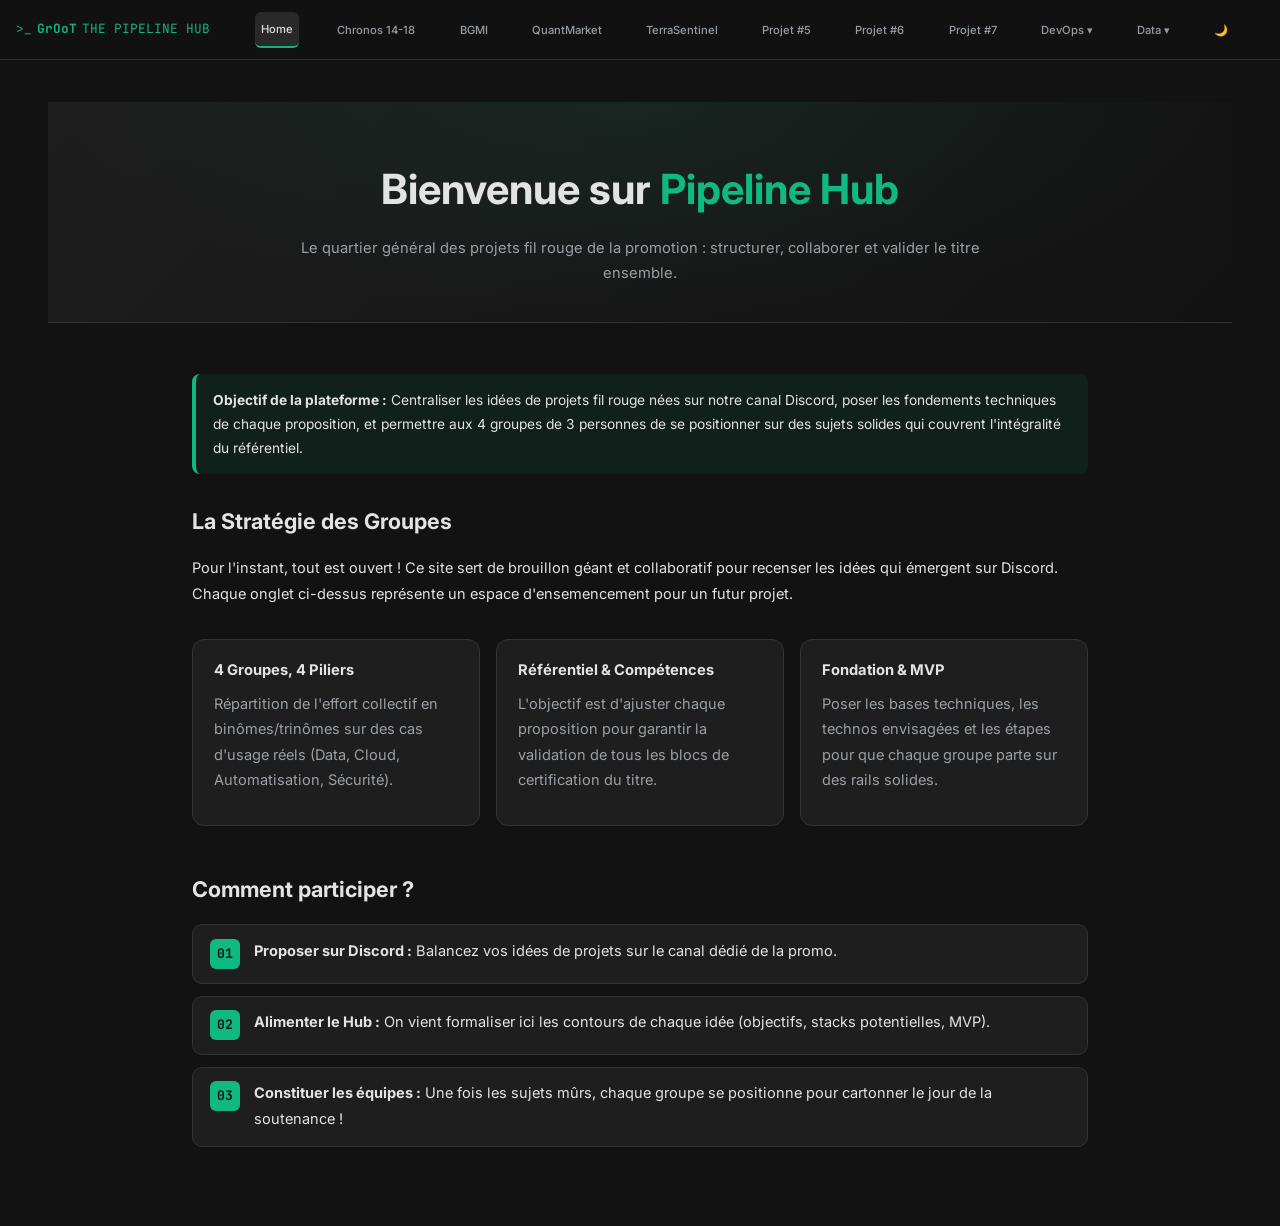
==== commit b81ba798: "Rename Projet #4 to TerraSentinel and update details Updated project #4 details from 'Projet #4' to " ====
--- a/index.html
+++ b/index.html
@@ -30,7 +30,7 @@
       <button class="nav-tab" onclick="showPage('projet1', this)">Chronos 14-18</button>
       <button class="nav-tab" onclick="showPage('projet2', this)">BGMI</button>
       <button class="nav-tab" onclick="showPage('projet3', this)">QuantMarket</button>
-      <button class="nav-tab" onclick="showPage('projet4', this)">Projet #4</button>
+      <button class="nav-tab" onclick="showPage('projet4', this)">TerraSentinel</button>
       <button class="nav-tab" onclick="showPage('projet5', this)">Projet #5</button>
       <button class="nav-tab" onclick="showPage('projet6', this)">Projet #6</button>
       <button class="nav-tab" onclick="showPage('projet7', this)">Projet #7</button>
@@ -373,6 +373,7 @@
       </div>
     </section>
     <!-- Projet #3 : QuantMarket (Crypto & Market Intelligence) -->
+    <!-- Projet #3 : QuantMarket -->
     <section id="projet3" class="page">
       <div class="hero">
         <h1>QuantMarket <span>— Market Intelligence & Crypto</span></h1>
@@ -380,58 +381,149 @@
       </div>
 
       <div class="container">
-        <!-- Mission -->
+        <!-- Pitch -->
         <div class="callout info">
-          <strong>Le pitch :</strong> Construire progressivement un pipeline Data complet capable de récupérer des données de marché via des API, de les stocker et traiter, d'analyser les prix, volumes et volatilité, et d'utiliser le Machine Learning pour identifier des opportunités, simuler des positions et mesurer les performances via du backtesting. L'objectif est de mettre en pratique l'ensemble des technologies de la formation sur un cas réel.
-        </div>
-
-        <h2>1. Architecture & Pipeline de Données (Blocs 11 & 14)</h2>
-        <div class="grid">
-          <div class="card">
-            <div class="card-title">🔌 Collecte & Ingestion (Bloc 14)</div>
-            <p class="muted">Connexion aux API de marché (crypto/finance), mise en place de pipelines d'ingestion robustes, feature engineering et contrôles qualité rigoureux des données brutes.</p>
-          </div>
-          <div class="card">
-            <div class="card-title">💾 Stockage & Traitement (Bloc 11)</div>
-            <p class="muted">Architecture Data complète : flux de données ➔ stockage ➔ transformation ➔ PostgreSQL / Data Warehouse ➔ couches analytiques orientées IA et BI.</p>
-          </div>
+          <strong>Le pitch :</strong> Construire un pipeline Data complet de bout en bout capable d'ingérer des flux financiers massifs via des API, de structurer un entrepôt de données robuste, d'entraîner des modèles de Machine Learning pour identifier des opportunités de position, et de restituer des indicateurs actionnables via Power BI et des backtests de performance.
+        </div>
+
+        <h2>1. Architecture Technique & Pipeline (Blocs 11 & 14)</h2>
+        <p>Le flux de données s'articule autour d'une architecture moderne et découplée :</p>
+        <p><code>API Marché / Exchange</code> ➔ <code>Ingestion & Throttling</code> ➔ <code>Bronze (Stockage Brut)</code> ➔ <code>Silver (Transformation & Clean)</code> ➔ <code>Gold (Data Warehouse PostgreSQL)</code></p>
+        
+        <div class="card">
+          <div class="card-title">🔍 Gouvernance et Qualité des Données</div>
+          <p>Mise en place de contrôles stricts sur la fraîcheur, l'intégrité et le format des séries temporelles financières pour garantir la fiabilité des analyses en aval.</p>
         </div>
 
         <h2>2. Administration, Sécurité & Cloud (Blocs 12 & 13)</h2>
-        <div class="keypoint">
-          <div class="n">01</div>
-          <div><p><b>Administration & Sécurité (Bloc 12) :</b> Gestion fine des permissions, centralisation des logs, monitoring actif des flux, politiques de sauvegarde et procédures de restauration garantissant l'intégrité de la plateforme.</p></div>
-        </div>
-        <div class="keypoint">
-          <div class="n">02</div>
-          <div><p><b>Déploiement Cloud (Bloc 13) :</b> Architecture cloud scalable, gestion optimisée des coûts, conteneurisation, déploiement automatisé et mise en place d'un Plan de Reprise d'Activité (PRA).</p></div>
+        <div class="grid">
+          <div class="card">
+            <div class="card-title">🛡️ Sécurité & Supervision (Bloc 12)</div>
+            <p class="muted">Gestion fine des accès (RBAC), centralisation des logs d'exécution, monitoring en temps réel de la santé des pipelines et politiques de sauvegarde/restauration automatisées.</p>
+          </div>
+          <div class="card">
+            <div class="card-title">☁️ Infrastructure Cloud (Bloc 13)</div>
+            <p class="muted">Déploiement sur une architecture cloud scalable, conteneurisation des services, optimisation des coûts d'infrastructure et mise en place d'un Plan de Reprise d'Activité (PRA).</p>
+          </div>
         </div>
 
         <h2>3. Intelligence Artificielle & MLOps (Bloc 15)</h2>
-        <div class="callout ok">
-          <strong>Modélisation prédictive :</strong> Constitution d'un dataset historique propre, entraînement et comparaison de modèles de Machine Learning pour identifier des situations et opportunités de prise de position, couplés à une démarche MLOps structurée.
+        <div class="keypoint">
+          <div class="n">AI</div>
+          <div>
+            <p><b>Modélisation prédictive :</b> Constitution d'un historique de features financières, entraînement, comparaison de modèles de Machine Learning (classification de signaux de tendance ou de rupture) et suivi des métriques via une démarche MLOps structurée.</p>
+          </div>
         </div>
 
         <h2>4. Analyse, Simulation & Visualisation (Bloc 16)</h2>
         <div class="grid">
           <div class="card">
-            <div class="card-title">📊 Visualisation Power BI</div>
-            <p class="muted">Exploration de données (EDA), création d'indicateurs de marché avancés, de signaux dynamiques et de dashboards Power BI pour suivre les positions simulées.</p>
-          </div>
-          <div class="card">
-            <div class="card-title">⚙️ Simulation & Backtesting</div>
-            <p class="muted">Suivi des positions simulées (conserver, renforcer ou clôturer) et mesure précise des performances à l'aide de backtests rigoureux.</p>
-          </div>
+            <div class="card-title">📊 Dashboards Power BI</div>
+            <p class="muted">Exploration approfondie (EDA), création d'indicateurs de volatilité, de momentum et de signaux de marché dynamiques centralisés sous Power BI.</p>
+          </div>
+          <div class="card">
+            <div class="card-title">⚙️ Backtesting & Performance</div>
+            <p class="muted">Simulation de prises de position (conserver, renforcer, clôturer) et évaluation rigoureuse de la rentabilité théorique par le backtesting.</p>
+          </div>
+        </div>
+
+        <h2>5. Périmètre du MVP & Roadmap</h2>
+        <div class="callout warn">
+          <strong>Objectif :</strong> Démontrer la maîtrise de l'ensemble de la chaîne de valeur (Ingestion ➔ Stockage ➔ Modélisation ➔ BI) sur un sous-ensemble d'actifs ciblés avant d'élargir le périmètre à l'ensemble du marché crypto/fi.
         </div>
 
         <p style="margin-top: 2rem; text-align: center;">
-          <a href="https://github.com" target="_blank" style="color: var(--accent); font-weight: bold; text-decoration: none;">🔗 Dépôt GitHub du Projet QuantMarket</a>
+          <!--<a href="https://github.com" target="_blank" style="color: var(--accent); font-weight: bold; text-decoration: none;">🔗 Dépôt GitHub du Projet QuantMarket</a> -->
         </p>
       </div>
     </section>
+    <!-- Projet #4 : TerraSentinel (Local & Enterprise) -->
     <section id="projet4" class="page">
-      <div class="hero"><h1>Projet <span>#4</span></h1><p class="muted">Espace réservé à une future idée de projet fil rouge.</p></div>
-      <div class="container"><div class="callout example">Atelier collaboratif : Ce sujet est en cours de discussion.</div></div>
+      <div class="hero">
+        <h1>TerraSentinel <span>— Observation de la Terre & Climat Urbain</span></h1>
+        <p class="muted">Plateforme d'ingénierie de données géospatiales et d'IA frugale pour l'analyse des micro-îlots de chaleur urbains.</p>
+      </div>
+
+      <div class="container">
+        <!-- Pitch -->
+        <div class="callout info">
+          <strong>Le pitch :</strong> Exploiter les flux ouverts des satellites Copernicus / Sentinel (ESA/NASA) et des capteurs urbains au sol pour automatiser l'analyse des micro-îlots de chaleur et du stress climatique à l'échelle d'une métropole (ex: Toulouse), au service des collectivités locales.
+        </div>
+
+        <h2>1. Vision du Projet : Du "Grand Frère" Global au MVP Local</h2>
+        <div class="card">
+          <div class="card-title">🛰️ L'Ambition Globale vs. L'Approche Frugale</div>
+          <p class="muted">
+            <strong>Le "Grand Frère" (Vision Enterprise) :</strong> Une infrastructure cloud-native d'ingénierie de données spatiales et d'IA capable de traiter en continu l'ensemble des flux d'observation de la Terre issus des constellations Copernicus et Sentinel (ESA/NASA) pour modéliser les dynamiques environnementales et climatiques à l'échelle nationale ou européenne.<br><br>
+            <strong>Le choix du MVP Local (Frugalité & Réalisme) :</strong> Conscient des réalités opérationnelles d'un projet mené en équipe, nous faisons le choix d'une approche <strong>frugale</strong> (Green IT). Le périmètre est restreint à un <em>corpus pilote métropolitain</em> (ex: l'agglomération toulousaine). Cette approche évite le sur-dimensionnement des calculs cloud, cible précisément les zones à fort impact environnemental et garantit un pipeline de bout en bout parfaitement maîtrisé et fonctionnel.
+          </p>
+        </div>
+
+        <h2>2. Stratégie, Veille & Innovation (Bloc 1)</h2>
+        <div class="card">
+          <div class="card-title">🌐 Veille Technologique & Démarche Green IT</div>
+          <p class="muted">Mise en place d'un processus structuré de veille sur les constellations spatiales et les réglementations européennes (Data Governance Act). Alignement fort avec l'<strong>Objectif de Développement Durable n°9 de l'ONU ("Industrie, innovation et infrastructure")</strong> et intégration d'une stratégie d'écoconception numérique et d'optimisation énergétique des calculs GPU[cite: 4, 7].</p>
+        </div>
+
+        <h2>3. Management, Cadrage & Gestion de Projet (Bloc 2)</h2>
+        <div class="grid">
+          <div class="card">
+            <div class="card-title">📐 Cadrage & Modélisation UML</div>
+            <p class="muted">Rédaction d'un Document de Conception Technique (DCT) exhaustif, modélisation des processus métiers et des flux de données par diagrammes UML/BPMN (StarUML / Draw.io)[cite: 6, 8].</p>
+          </div>
+          <div class="card">
+            <div class="card-title">⚙️ Pilotage Agile & Sobriété</div>
+            <p class="muted">Choix d'une méthodologie de gestion de projet hybride alignée sur le guide MiNumEco, incluant une politique stricte d'archivage et de suppression des données conformément à la CNIL[cite: 9].</p>
+          </div>
+        </div>
+
+        <h2>4. Gouvernance, Risques & Conformité (Bloc 3)</h2>
+        <div class="callout warn">
+          <strong>Résilience & Sécurité :</strong> Rédaction d'un Plan de Gouvernance des Données (PGD) et d'un Plan de Reprise d'Activité (PRA) cloud (définition des RTO et RPO). Garantie de la conformité RGPD, de la loi Informatique et Libertés, et des critères de sécurité DICT (Disponibilité, Intégrité, Confidentialité, Traçabilité)[cite: 11, 13].
+        </div>
+
+        <h2>5. Infrastructures de Données & Cloud (Bloc 4)</h2>
+        <div class="grid">
+          <div class="card">
+            <div class="card-title">🛰️ Stockage Avancé & PostGIS (Activité 11)</div>
+            <p class="muted">Mise en place d'un Data Lake (stockage objet S3) pour les rasters bruts et d'un entrepôt de données relationnel couplé à l'extension spatiale <strong>PostGIS</strong> pour des requêtes géographiques ultra-performantes[cite: 13, 16].</p>
+          </div>
+          <div class="card">
+            <div class="card-title">☁️ Cloud & Sécurité ISO 27018 (Activités 12 & 13)</div>
+            <p class="muted">Déploiement sur AWS/Azure d'une architecture cloud élastique avec administration avancée, surveillance proactive, et conformité à la norme ISO/IEC 27018[cite: 15, 18, 20].</p>
+          </div>
+        </div>
+
+        <h2>6. Ingénierie de Données & IA Avancée (Bloc 5)</h2>
+        <div class="card">
+          <div class="card-title">🧠 Ingestion, NLP & Deep Learning MLOps (Activités 14 & 15)</div>
+          <p class="muted">Automatisation de l'ingestion des flux API Copernicus, prétraitement de rapports climatiques non structurés par NLP (SpaCy/NLTK), et entraînement de modèles de Deep Learning géospatial (PyTorch/TensorFlow) industrialisés via des pipelines MLOps (CI/CD)[cite: 21, 22, 23].</p>
+        </div>
+
+        <h2>7. Évaluation de la Performance & Viabilité (Bloc 6)</h2>
+        <div class="grid">
+          <div class="card">
+            <div class="card-title">📊 Pilotage par KPIs & ESG</div>
+            <p class="muted">Suivi des coûts d'exploitation cloud, des délais et de la qualité du projet à l'aide d'indicateurs de performance couplés à des critères Environnementaux, Sociaux et de Gouvernance (ESG)[cite: 10].</p>
+          </div>
+          <div class="card">
+            <div class="card-title">💰 Analyse du ROI</div>
+            <p class="muted">Étude de la rentabilité de la plateforme et dimensionnement budgétaire précis de chaque étape du cycle de vie de la solution[cite: 11].</p>
+          </div>
+        </div>
+
+        <h2>8. Management d'Équipe & Accessibilité (Bloc 7)</h2>
+        <div class="keypoint">
+          <div class="n">08</div>
+          <div>
+            <p><b>Collaboration & Accessibilité RGAA :</b> Animation de démarches d'intelligence collective, capitalisation des bonnes pratiques et garantie absolue que les livrables et interfaces respectent les normes d'accessibilité numérique de la <b>version 4.1.2 du RGAA</b> (pour l'inclusion des utilisateurs en situation de handicap)[cite: 11, 12, 13].</p>
+          </div>
+        </div>
+
+        <p style="margin-top: 2rem; text-align: center;">
+         <!-- <a href="https://github.com" target="_blank" style="color: var(--accent); font-weight: bold; text-decoration: none;">🔗 Dépôt GitHub du Projet TerraSentinel</a> -->
+        </p>
+      </div>
     </section>
     <section id="projet5" class="page">
       <div class="hero"><h1>Projet <span>#5</span></h1><p class="muted">Espace réservé à une future idée de projet fil rouge.</p></div>
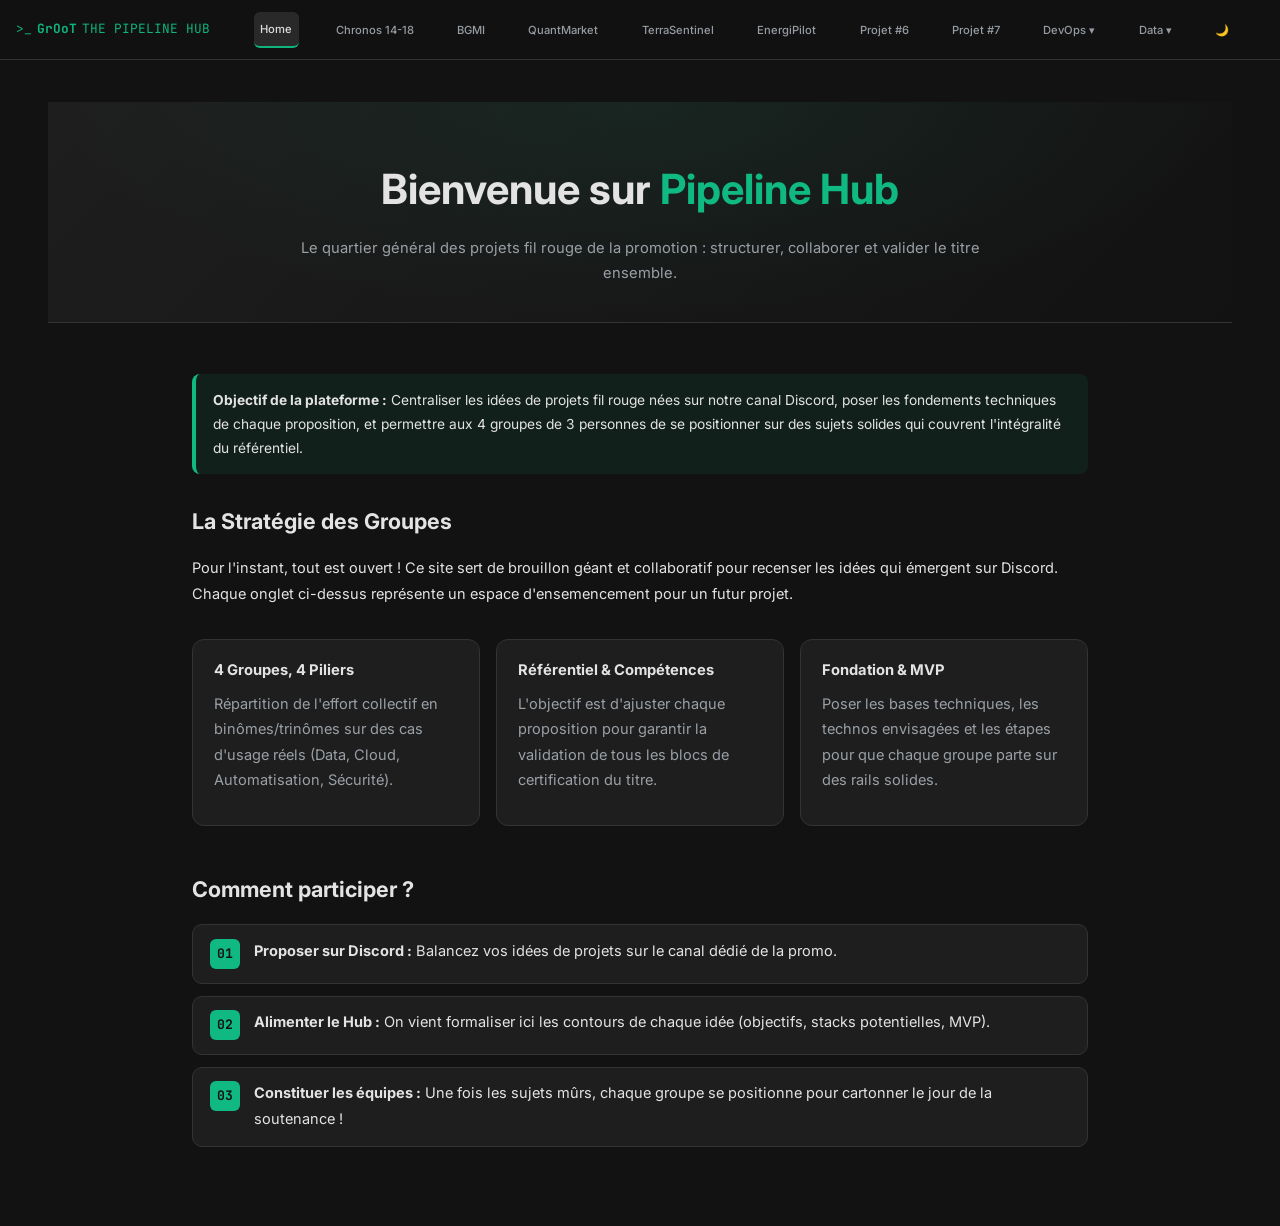
==== commit e2024680: "Replace Projet #5 button with EnergiPilot button" ====
--- a/index.html
+++ b/index.html
@@ -31,7 +31,7 @@
       <button class="nav-tab" onclick="showPage('projet2', this)">BGMI</button>
       <button class="nav-tab" onclick="showPage('projet3', this)">QuantMarket</button>
       <button class="nav-tab" onclick="showPage('projet4', this)">TerraSentinel</button>
-      <button class="nav-tab" onclick="showPage('projet5', this)">Projet #5</button>
+      <button class="nav-tab" onclick="showPage('energipilot', this)">EnergiPilot</button>
       <button class="nav-tab" onclick="showPage('projet6', this)">Projet #6</button>
       <button class="nav-tab" onclick="showPage('projet7', this)">Projet #7</button>
 
@@ -452,7 +452,7 @@
 
         <h2>1. Vision du Projet : Du "Grand Frère" Global au MVP Local</h2>
         <div class="card">
-          <div class="card-title">🛰️ L'Ambition Globale vs. L'Approche Frugale</div>
+          <div class="card-title"> L'Ambition Globale vs. L'Approche Frugale</div>
           <p class="muted">
             <strong>Le "Grand Frère" (Vision Enterprise) :</strong> Une infrastructure cloud-native d'ingénierie de données spatiales et d'IA capable de traiter en continu l'ensemble des flux d'observation de la Terre issus des constellations Copernicus et Sentinel (ESA/NASA) pour modéliser les dynamiques environnementales et climatiques à l'échelle nationale ou européenne.<br><br>
             <strong>Le choix du MVP Local (Frugalité & Réalisme) :</strong> Conscient des réalités opérationnelles d'un projet mené en équipe, nous faisons le choix d'une approche <strong>frugale</strong> (Green IT). Le périmètre est restreint à un <em>corpus pilote métropolitain</em> (ex: l'agglomération toulousaine). Cette approche évite le sur-dimensionnement des calculs cloud, cible précisément les zones à fort impact environnemental et garantit un pipeline de bout en bout parfaitement maîtrisé et fonctionnel.
@@ -461,18 +461,18 @@
 
         <h2>2. Stratégie, Veille & Innovation (Bloc 1)</h2>
         <div class="card">
-          <div class="card-title">🌐 Veille Technologique & Démarche Green IT</div>
+          <div class="card-title"> Veille Technologique & Démarche Green IT</div>
           <p class="muted">Mise en place d'un processus structuré de veille sur les constellations spatiales et les réglementations européennes (Data Governance Act). Alignement fort avec l'<strong>Objectif de Développement Durable n°9 de l'ONU ("Industrie, innovation et infrastructure")</strong> et intégration d'une stratégie d'écoconception numérique et d'optimisation énergétique des calculs GPU[cite: 4, 7].</p>
         </div>
 
         <h2>3. Management, Cadrage & Gestion de Projet (Bloc 2)</h2>
         <div class="grid">
           <div class="card">
-            <div class="card-title">📐 Cadrage & Modélisation UML</div>
+            <div class="card-title"> Cadrage & Modélisation UML</div>
             <p class="muted">Rédaction d'un Document de Conception Technique (DCT) exhaustif, modélisation des processus métiers et des flux de données par diagrammes UML/BPMN (StarUML / Draw.io)[cite: 6, 8].</p>
           </div>
           <div class="card">
-            <div class="card-title">⚙️ Pilotage Agile & Sobriété</div>
+            <div class="card-title"> Pilotage Agile & Sobriété</div>
             <p class="muted">Choix d'une méthodologie de gestion de projet hybride alignée sur le guide MiNumEco, incluant une politique stricte d'archivage et de suppression des données conformément à la CNIL[cite: 9].</p>
           </div>
         </div>
@@ -489,25 +489,25 @@
             <p class="muted">Mise en place d'un Data Lake (stockage objet S3) pour les rasters bruts et d'un entrepôt de données relationnel couplé à l'extension spatiale <strong>PostGIS</strong> pour des requêtes géographiques ultra-performantes[cite: 13, 16].</p>
           </div>
           <div class="card">
-            <div class="card-title">☁️ Cloud & Sécurité ISO 27018 (Activités 12 & 13)</div>
+            <div class="card-title"> Cloud & Sécurité ISO 27018 (Activités 12 & 13)</div>
             <p class="muted">Déploiement sur AWS/Azure d'une architecture cloud élastique avec administration avancée, surveillance proactive, et conformité à la norme ISO/IEC 27018[cite: 15, 18, 20].</p>
           </div>
         </div>
 
         <h2>6. Ingénierie de Données & IA Avancée (Bloc 5)</h2>
         <div class="card">
-          <div class="card-title">🧠 Ingestion, NLP & Deep Learning MLOps (Activités 14 & 15)</div>
+          <div class="card-title"> Ingestion, NLP & Deep Learning MLOps (Activités 14 & 15)</div>
           <p class="muted">Automatisation de l'ingestion des flux API Copernicus, prétraitement de rapports climatiques non structurés par NLP (SpaCy/NLTK), et entraînement de modèles de Deep Learning géospatial (PyTorch/TensorFlow) industrialisés via des pipelines MLOps (CI/CD)[cite: 21, 22, 23].</p>
         </div>
 
         <h2>7. Évaluation de la Performance & Viabilité (Bloc 6)</h2>
         <div class="grid">
           <div class="card">
-            <div class="card-title">📊 Pilotage par KPIs & ESG</div>
+            <div class="card-title"> Pilotage par KPIs & ESG</div>
             <p class="muted">Suivi des coûts d'exploitation cloud, des délais et de la qualité du projet à l'aide d'indicateurs de performance couplés à des critères Environnementaux, Sociaux et de Gouvernance (ESG)[cite: 10].</p>
           </div>
           <div class="card">
-            <div class="card-title">💰 Analyse du ROI</div>
+            <div class="card-title"> Analyse du ROI</div>
             <p class="muted">Étude de la rentabilité de la plateforme et dimensionnement budgétaire précis de chaque étape du cycle de vie de la solution[cite: 11].</p>
           </div>
         </div>
@@ -525,9 +525,60 @@
         </p>
       </div>
     </section>
-    <section id="projet5" class="page">
-      <div class="hero"><h1>Projet <span>#5</span></h1><p class="muted">Espace réservé à une future idée de projet fil rouge.</p></div>
-      <div class="container"><div class="callout example">Atelier collaboratif : Ce sujet est en cours de discussion.</div></div>
+    <!-- Projet : EnergiPilot -->
+    <section id="energipilot" class="page">
+      <div class="hero">
+        <h1>EnergiPilot <span>— Pilotage Énergétique pour Collectivités</span></h1>
+        <p class="muted">Plateforme SaaS cloud-native de prévision et d'optimisation énergétique pour répondre au décret tertiaire.</p>
+      </div>
+
+      <div class="container">
+        <!-- Pitch -->
+        <div class="callout info">
+          <strong>Le pitch :</strong> Aider les mairies et collectivités à atteindre l'objectif de réduction de 40% de leur consommation d'ici 2030 en ingérant automatiquement leurs données (Enedis, RTE, Météo), en détectant les anomalies et en prédisant les pics de charge.
+        </div>
+
+        <h2>1. Stratégie, Veille & Green IT (Bloc 1)</h2>
+        <div class="card">
+          <div class="card-title"> Veille & Cadre Réglementaire</div>
+          <p class="muted">Veille sur les modèles de prévision (Prophet, XGBoost, LSTM) et les API open data. Alignement strict avec la loi LTECV et le décret tertiaire, adossé à une démarche Green IT (cache API, modèles légers, stockage froid).</p>
+        </div>
+
+        <h2>2. Management de Projet & Cadrage (Bloc 2)</h2>
+        <div class="grid">
+          <div class="card">
+            <div class="card-title"> Cahier des Charges & Organisation</div>
+            <p class="muted">Cadrage multi-sites, méthodologie hybride (Waterfall pour l'infra, Agile pour l'IA) et planification sur 5 mois avec répartition des rôles en équipe.</p>
+          </div>
+          <div class="card">
+            <div class="card-title"> Évaluation de la Valeur (Bloc 6)</div>
+            <p class="muted">Suivi des économies d'énergie projetées, taux de couverture du décret tertiaire, et maîtrise des coûts d'exploitation cloud sur Azure.</p>
+          </div>
+        </div>
+
+        <h2>3. Gouvernance, Risques & Conformité (Bloc 3)</h2>
+        <div class="callout warn">
+          <strong>Sécurité & PRA :</strong> Pseudonymisation des courbes de charge, traçabilité complète des données, gestion des licences Etalab/Enedis, et mise en place d'un PRA cloud (RTO &lt; 4h, RPO &lt; 24h).
+        </div>
+
+        <h2>4. Infrastructure & Cloud (Bloc 4)</h2>
+        <div class="card">
+          <div class="card-title"> Architecture Polyglotte Azure</div>
+          <p class="muted">Utilisation d'ADLS Gen2 (stockage brut), TimescaleDB (séries temporelles), Redis (cache API) et Kafka (pipeline événementiel découplé), le tout déployé sur AKS.</p>
+        </div>
+
+        <h2>5. Ingénierie de Données & IA (Bloc 5)</h2>
+        <div class="card">
+          <div class="card-title"> Modélisation MLOps</div>
+          <p class="muted">Combinaison de Prophet, XGBoost et Isolation Forest pour la détection d'anomalies et la prévision de J+1 à J+7, avec monitoring du drift et scores de confiance.</p>
+        </div>
+
+        <h2>6. Management d'Équipe & Accessibilité (Bloc 7)</h2>
+        <div class="card">
+          <div class="card-title"> Collaboration & Ergonomie</div>
+          <p class="muted">Animation d'une équipe pluridisciplinaire et conception de tableaux de bord ergonomiques et accessibles à destination des élus et techniciens.</p>
+        </div>
+      </div>
     </section>
     <section id="projet6" class="page">
       <div class="hero"><h1>Projet <span>#6</span></h1><p class="muted">Espace réservé à une future idée de projet fil rouge.</p></div>
